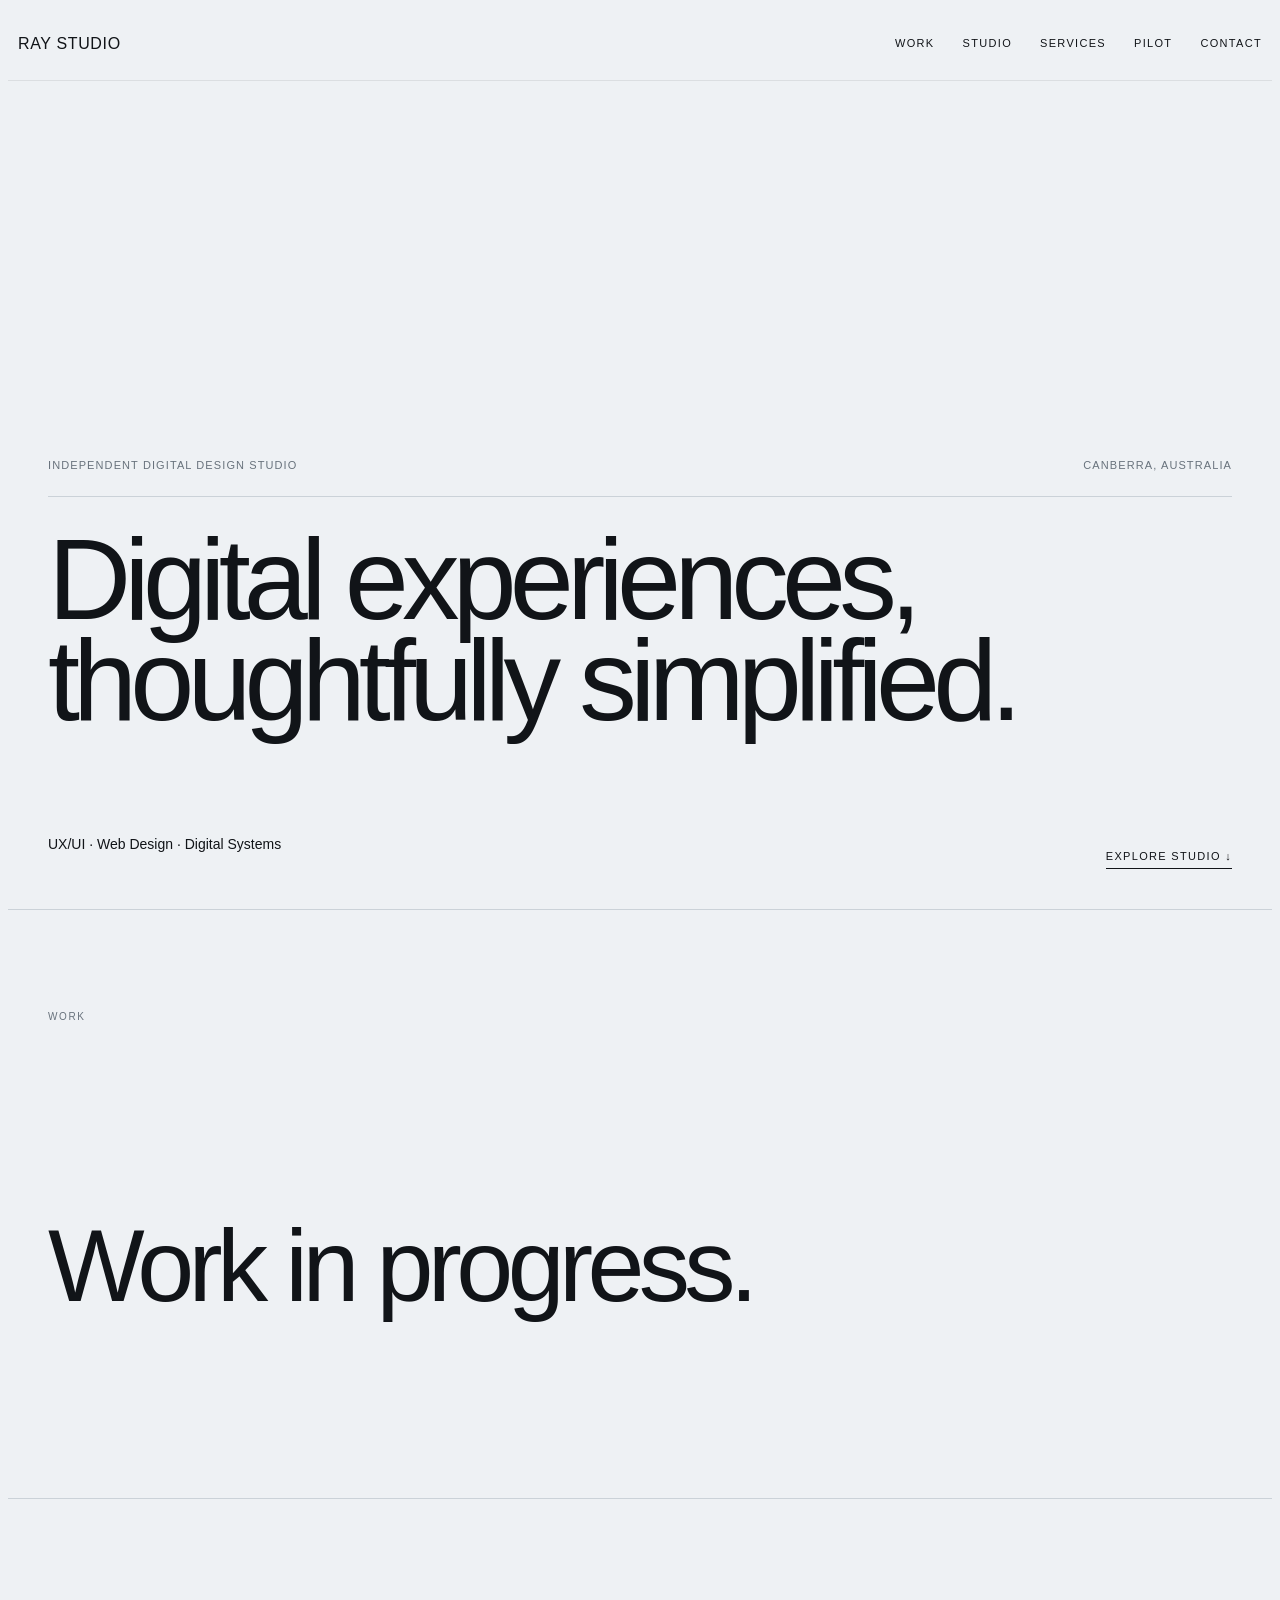
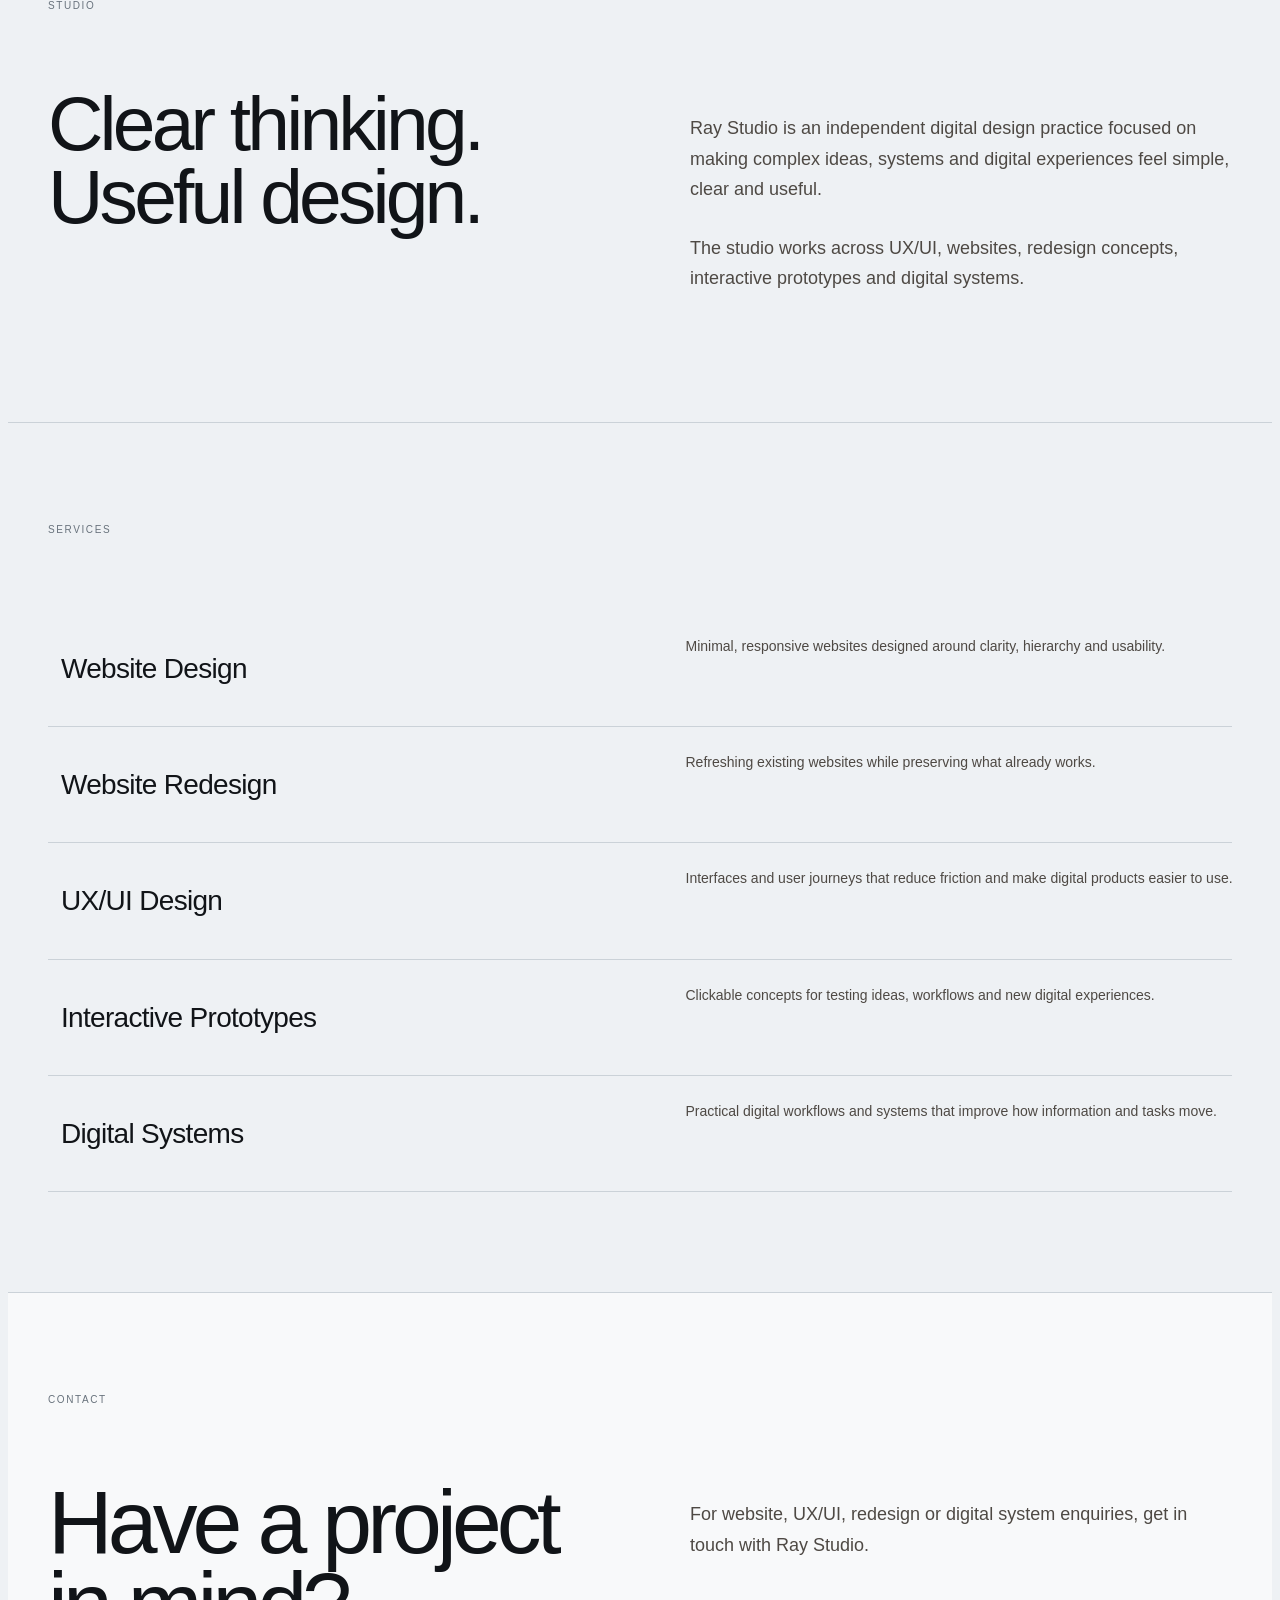
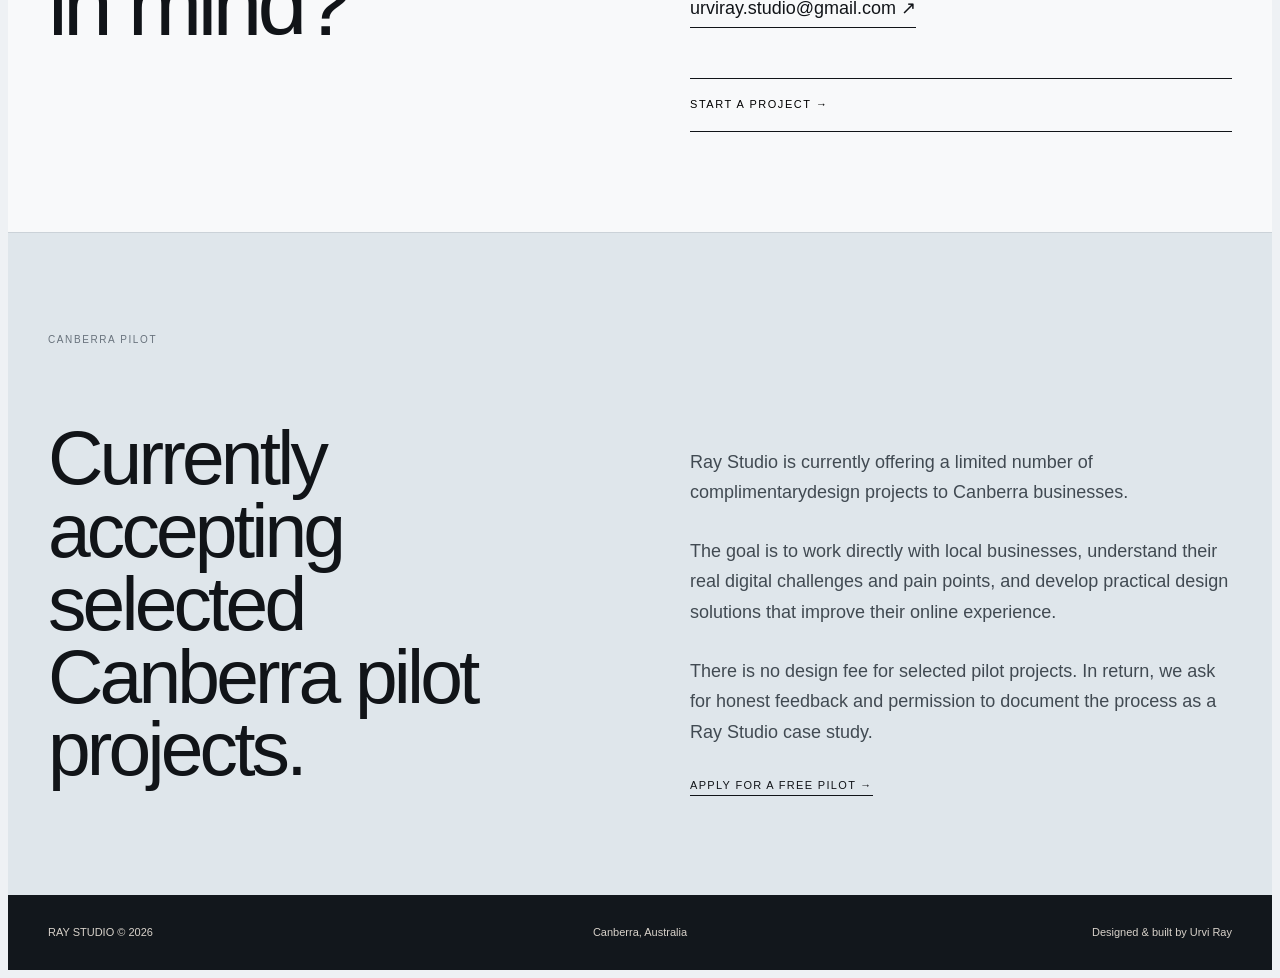
==== index.html @ 232fad58 "Add files via upload" ====
<!DOCTYPE html>
<html lang="en">
<head>
  <meta charset="UTF-8">
  <meta name="viewport" content="width=device-width, initial-scale=1.0">
  <title>Ray Studio — Digital Design & Technology</title>
  <link rel="stylesheet" href="style.css">
</head>
<body>

<header class="site-header">
  <div class="nav">
    <a class="brand" href="#top">RAY STUDIO </a>
    <nav class="nav-links">
      <a href="#work">Work</a>
      <a href="#studio">Studio</a>
      <a href="#services">Services</a>
      <a href="#pilot">Pilot</a>
      <a href="#contact">Contact</a>

</nav>
  </div>
</header>

<main id="top">

<section class="hero">
  <div class="hero-inner">
    <div class="hero-meta">
      <span>Independent digital design studio</span>
      <span>Canberra, Australia</span>
    </div>

    <h1>Digital experiences,<br>thoughtfully simplified.</h1>

    <div class="hero-bottom">
      <p>UX/UI · Web Design · Digital Systems</p>
      <a href="#studio" class="text-link">Explore studio ↓</a>
    </div>
  </div>
</section>

<section class="section work-section" id="work">
  <div class="section-label">Work</div>
  <div class="work-message">
    <h2>Work in progress.</h2>
  </div>
</section>

<section class="section" id="studio">
  <div class="section-label">Studio</div>
  <div class="two-column">
    <div>
      <h2>Clear thinking.<br>Useful design.</h2>
    </div>
    <div class="body-copy">
      <p>Ray Studio is an independent digital design practice focused on making complex ideas, systems and digital experiences feel simple, clear and useful.</p>
      <p>The studio works across UX/UI, websites, redesign concepts, interactive prototypes and digital systems.</p>
    </div>
  </div>
</section>

<section class="section" id="services">
  <div class="section-label">Services</div>
  <div class="services">
    <div class="service-row"><span></span><h3>Website Design</h3><p>Minimal, responsive websites designed around clarity, hierarchy and usability.</p></div>
    <div class="service-row"><span></span><h3>Website Redesign</h3><p>Refreshing existing websites while preserving what already works.</p></div>
    <div class="service-row"><span></span><h3>UX/UI Design</h3><p>Interfaces and user journeys that reduce friction and make digital products easier to use.</p></div>
    <div class="service-row"><span></span><h3>Interactive Prototypes</h3><p>Clickable concepts for testing ideas, workflows and new digital experiences.</p></div>
    <div class="service-row"><span></span><h3>Digital Systems</h3><p>Practical digital workflows and systems that improve how information and tasks move.</p></div>
  </div>
</section>

<section class="section contact-section" id="contact">

  <div class="section-label">Contact</div>
  <div class="contact-grid">
    <div> <h2> Have a project<br> in mind?</h2>

    </div>

    <div class="contact-content">

      <p>

        For website, UX/UI, redesign or digital system enquiries,

        get in touch with Ray Studio.

      </p>

      <a class="email-link" href="mailto:urviray.studio@gmail.com">urviray.studio@gmail.com ↗</a> 

      <button
        class="contact-button"
        id="open-contact-panel">
        Start a project →
      </button>
    </div>
  </div>
</section>
<!-- CANBERRA PILOT -->

<section class="section pilot-section" id="pilot">

  <div class="section-label">

    Canberra Pilot

  </div>
  <div class="two-column">
    <div>
      <h2>
        Currently accepting selected Canberra pilot projects.
      </h2>
    </div>
    <div class="body-copy">

      <p>Ray Studio is currently offering a limited number of complimentarydesign projects to Canberra businesses.</p>

      <p>The goal is to work directly with local businesses, understand their real digital challenges and pain points, and develop practical design solutions that improve their online experience.</p>

      <p>

        There is no design fee for selected pilot projects. In return, we ask
        for honest feedback and permission to document the process as a

        Ray Studio case study.

      </p>

      <a class="text-link" href="#contact">
        Apply for a free pilot →
      </a>

    </div>

  </div>

</section>
</main>

<footer>
  <div class="footer-grid">
    <div>RAY STUDIO © 2026</div>
    <div>Canberra, Australia</div>
    <div>Designed & built by Urvi Ray</div>
  </div>
</footer>

<div class="drawer-overlay" id="drawer-overlay"></div>

<aside class="contact-drawer" id="contact-drawer" aria-hidden="true">
  <div class="drawer-header">
    <div>
      <div class="drawer-label">Ray Studio</div>
      <h2>Start a project</h2>
    </div>
    <button id="close-contact-panel" class="drawer-close">Close ×</button>
  </div>

  <form onsubmit="event.preventDefault(); alert('Prototype enquiry submitted.');">
    <div class="field"><label for="contact-name">Name</label><input id="contact-name" type="text" required></div>
    <div class="field"><label for="contact-email">Email</label><input id="contact-email" type="email" required></div>
    <div class="field">
      <label for="contact-project">What do you need help with?</label>
      <select id="contact-project">
        <option>Website Design</option>
        <option>Website Redesign</option>
        <option>UX/UI Design</option>
        <option>Interactive Prototype</option>
        <option>Digital Systems</option>
        <option>Other</option>
      </select>
    </div>
    <div class="field"><label for="contact-message">Tell me about the project</label><textarea id="contact-message" rows="6"></textarea></div>
    <button class="submit-button" type="submit">Send enquiry →</button>
  </form>
</aside>

<script>
const openButton=document.getElementById("open-contact-panel");
const closeButton=document.getElementById("close-contact-panel");
const drawer=document.getElementById("contact-drawer");
const overlay=document.getElementById("drawer-overlay");
function openDrawer(){drawer.classList.add("open");overlay.classList.add("open");document.body.classList.add("drawer-open");}
function closeDrawer(){drawer.classList.remove("open");overlay.classList.remove("open");document.body.classList.remove("drawer-open");}
openButton.addEventListener("click",openDrawer);
closeButton.addEventListener("click",closeDrawer);
overlay.addEventListener("click",closeDrawer);
document.addEventListener("keydown",e=>{if(e.key==="Escape")closeDrawer();});
</script>

</body>
</html>
---- style.css ----
:root{
  --bg:#eef1f4;
  --ink:#111418;
  --muted:#68727c;
  --line:#cbd2d8;
  --paper:#f8f9fa;
  --dark:#12171c;
}
*,

*::before,
*::after{

  box-sizing:border-box;

}

html{
  scroll-behavior:smooth;
  -webkit-font-smoothing:antialiased;
}

body{
  background:var(--bg);
  color:var(--ink);
  font-family:Arial,Helvetica,sans-serif;
  font-size:14px;
  line-height:1.4;
}

body.drawer-open{
  overflow:hidden;
}

a{
  color:inherit;
  text-decoration:none;
}

button,
input,
select,
textarea{
  font:inherit;
}

.site-header{
  position:sticky;
  top:0;
  z-index:40;
  background:rgba(238,241,244,.96);
  backdrop-filter:blur(12px);
  border-bottom:1px solid rgba(0,0,0,.08);
}

.nav{
  height:72px;
  display:flex;
  align-items:center;
  justify-content:space-between;
  padding:0 10px;
}

.brand{
  font-size:16px;
  letter-spacing:.04em;
}

.nav-links{
  display:flex;
  gap:28px;
}

.nav-links a{
  font-size:11px;
  letter-spacing:.12em;
  text-transform:uppercase;
}

.hero{
  min-height:calc(100vh - 72px);
  display:flex;
  align-items:flex-end;
  padding:0 40px 40px;
}

.hero-inner{
  width:100%;
}

.hero-meta{
  display:flex;
  justify-content:space-between;
  gap:20px;
  padding-bottom:22px;
  border-bottom:1px solid var(--line);
  color:var(--muted);
  font-size:11px;
  letter-spacing:.1em;
  text-transform:uppercase;
}

.hero h1{
  max-width:1220px;
  margin:32px 0 90px;
  font-size:clamp(66px,9vw,150px);
  font-weight:400;
  line-height:.88;
  letter-spacing:-.06em;
}

.hero-bottom{
  display:flex;
  align-items:flex-end;
  justify-content:space-between;
  gap:30px;
}

.text-link{
  padding-bottom:4px;
  border-bottom:1px solid var(--ink);
  font-size:11px;
  letter-spacing:.12em;
  text-transform:uppercase;
}

.section{
  padding:100px 40px;
  border-top:1px solid var(--line);
}

.section-label{
  margin-bottom:74px;
  color:var(--muted);
  font-size:10px;
  letter-spacing:.16em;
  text-transform:uppercase;
}

.work-section{
  min-height:520px;
}

.work-message{
  min-height:300px;
  display:flex;
  align-items:flex-end;
}

.work-message h2{
  font-size:clamp(54px,8vw,118px);
  font-weight:400;
  letter-spacing:-.055em;
  line-height:.92;
}

.two-column{
  display:grid;
  grid-template-columns:1fr 1fr;
  gap:100px;
}

.two-column h2{
  font-size:clamp(48px,6vw,88px);
  font-weight:400;
  letter-spacing:-.05em;
  line-height:.95;
  margin:0;
}

.body-copy{
  max-width:620px;
  padding-top:8px;
}

.body-copy p{
  margin-bottom:28px;
  color:#4e4944;
  font-size:18px;
  line-height:1.7;
}

.services{
  border-top:1 solid var(--line);
}

.service-row{
  display:grid;

  grid-template-columns: 5px 260px 1fr;

  gap:8px;

  align-items:start;

  padding:10px 0;

  border-bottom:1px solid var(--line);

}
.service-row h3{

  font-size:28px;

  font-weight:400;

  letter-spacing:-.025em;

  white-space:nowrap;

}

.service-row span{
  color:var(--muted);
  font-size:10px;
  letter-spacing:.12em;
}

.service-row h3{
  font-size:28px;
  font-weight:400;
  letter-spacing:-.025em;
}

.service-row p{
  max-width:580px;
  color:#4e4944;
  line-height:1.65;
  justify-self:center;
  width:100%;
  transform:translateX(195px);
}

.contact-section{
  background:var(--paper);
}

.contact-grid{
  display:grid;
  grid-template-columns:1fr 1fr;
  gap:100px;
  align-items:start;
}

.contact-grid h2{
  font-size:clamp(52px,7vw,100px);
  font-weight:400;
  line-height:.92;
  letter-spacing:-.055em;
  margin:0;
}

.contact-content{
  max-width:620px;
}

.contact-content p{
  margin-bottom:36px;
  color:#4e4944;
  font-size:18px;
  line-height:1.7;
}

.email-link{
  display:inline-block;
  margin-bottom:50px;
  padding-bottom:6px;
  border-bottom:1px solid var(--ink);
  font-size:18px;
}

.contact-button{
  display:block;
  width:100%;
  padding:18px 0;
  border:0;
  border-top:1px solid var(--ink);
  border-bottom:1px solid var(--ink);
  background:transparent;
  text-align:left;
  cursor:pointer;
  font-size:11px;
  letter-spacing:.14em;
  text-transform:uppercase;
}

.pilot-section{
  background:#dfe6eb;
}

.pilot-section .two-column h2{
  max-width:650px;
  margin:0;
}

.pilot-section .body-copy p{
  color:#414a52;
}

footer{
  padding:30px 40px;
  background:var(--dark);
  color:#d8d2ca;
}

.footer-grid{
  display:grid;
  grid-template-columns:1fr 1fr 1fr;
  gap:30px;
  font-size:11px;
}

.footer-grid div:nth-child(2){
  text-align:center;
}

.footer-grid div:nth-child(3){
  text-align:right;
}

.drawer-overlay{
  position:fixed;
  inset:0;
  z-index:90;
  background:rgba(0,0,0,.3);
  opacity:0;
  visibility:hidden;
  transition:.3s ease;
}

.drawer-overlay.open{
  opacity:1;
  visibility:visible;
}

.contact-drawer{
  position:fixed;
  top:0;
  right:0;
  z-index:100;
  width:min(680px,94vw);
  height:100vh;
  overflow-y:auto;
  padding:0 40px 60px;
  background:var(--bg);
  transform:translateX(100%);
  transition:transform .45s cubic-bezier(.77,0,.18,1);
}

.contact-drawer.open{
  transform:translateX(0);
}

.drawer-header{
  position:sticky;
  top:0;
  display:flex;
  justify-content:space-between;
  gap:20px;
  padding:30px 0 24px;
  background:var(--bg);
  border-bottom:1px solid var(--ink);
}

.drawer-label{
  margin-bottom:8px;
  color:var(--muted);
  font-size:10px;
  letter-spacing:.14em;
  text-transform:uppercase;
}

.drawer-header h2{
  font-size:36px;
  font-weight:400;
  letter-spacing:-.035em;
}

.drawer-close{
  border:0;
  background:transparent;
  cursor:pointer;
  font-size:11px;
  letter-spacing:.12em;
  text-transform:uppercase;
}

.contact-drawer form{
  padding-top:40px;
}

.field{
  margin-bottom:28px;
}

label{
  display:block;
  margin-bottom:8px;
  font-size:10px;
  letter-spacing:.14em;
  text-transform:uppercase;
}

input,
select,
textarea{
  width:100%;
  border:0;
  border-bottom:1px solid #aaa198;
  border-radius:0;
  background:transparent;
  color:var(--ink);
  padding:13px 0;
  outline:none;
}

input:focus,
select:focus,
textarea:focus{
  border-bottom-color:var(--ink);
}

textarea{
  resize:vertical;
}

.submit-button{
  width:100%;
  margin-top:18px;
  padding:16px;
  border:0;
  background:var(--ink);
  color:#fff;
  cursor:pointer;
  font-size:10px;
  letter-spacing:.16em;
  text-transform:uppercase;
}

@media(max-width:900px){
  .hero,
  .section{
    padding-left:22px;
    padding-right:22px;
  }

  .two-column,
  .contact-grid{
    grid-template-columns:1fr;
    gap:52px;
  }

  .service-row{
    grid-template-columns:50px 1fr;
  }

  .service-row p{
    grid-column:2;
  }
}

@media(max-width:700px){
  .nav{
    padding:0 8px;
  }

  .nav-links{
    gap:14px;
  }

  .nav-links a{
    font-size:9px;
  }

  .hero{
    min-height:720px;
    padding-bottom:24px;
  }

  .hero-meta{
    flex-direction:column;
    gap:6px;
  }

  .hero h1{
    margin-bottom:64px;
    font-size:58px;
  }

  .hero-bottom{
    flex-direction:column;
    align-items:flex-start;
  }

  .section{
    padding-top:74px;
    padding-bottom:74px;
  }

  .section-label{
    margin-bottom:54px;
  }

  .work-section{
    min-height:400px;
  }

  .work-message{
    min-height:220px;
  }

  .service-row{
    grid-template-columns:1fr;
    gap:8px;
  }

  .service-row p{
    grid-column:auto;
  }

  .footer-grid{
    grid-template-columns:1fr;
    gap:8px;
  }

  .footer-grid div:nth-child(2),
  .footer-grid div:nth-child(3){
    text-align:left;
  }

  .contact-drawer{
    width:100%;
    padding:0 22px 50px;
  }
}
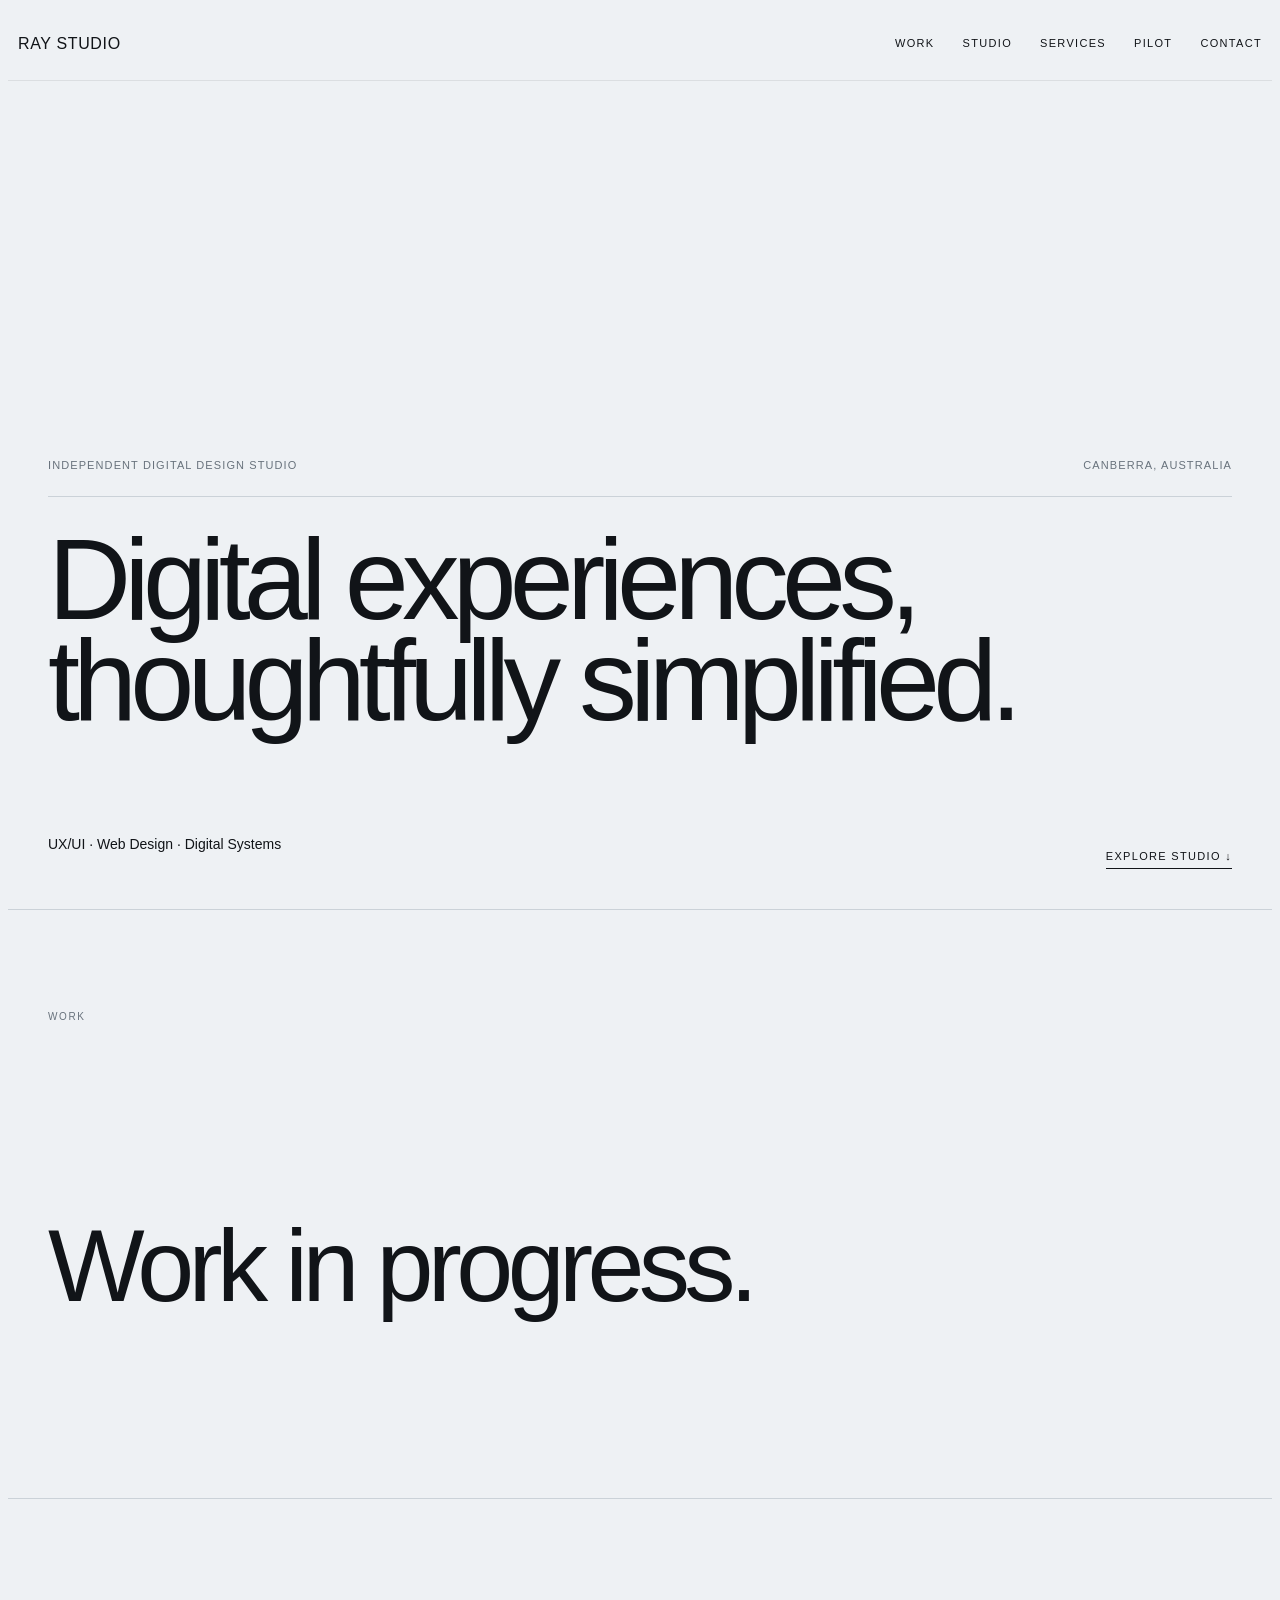
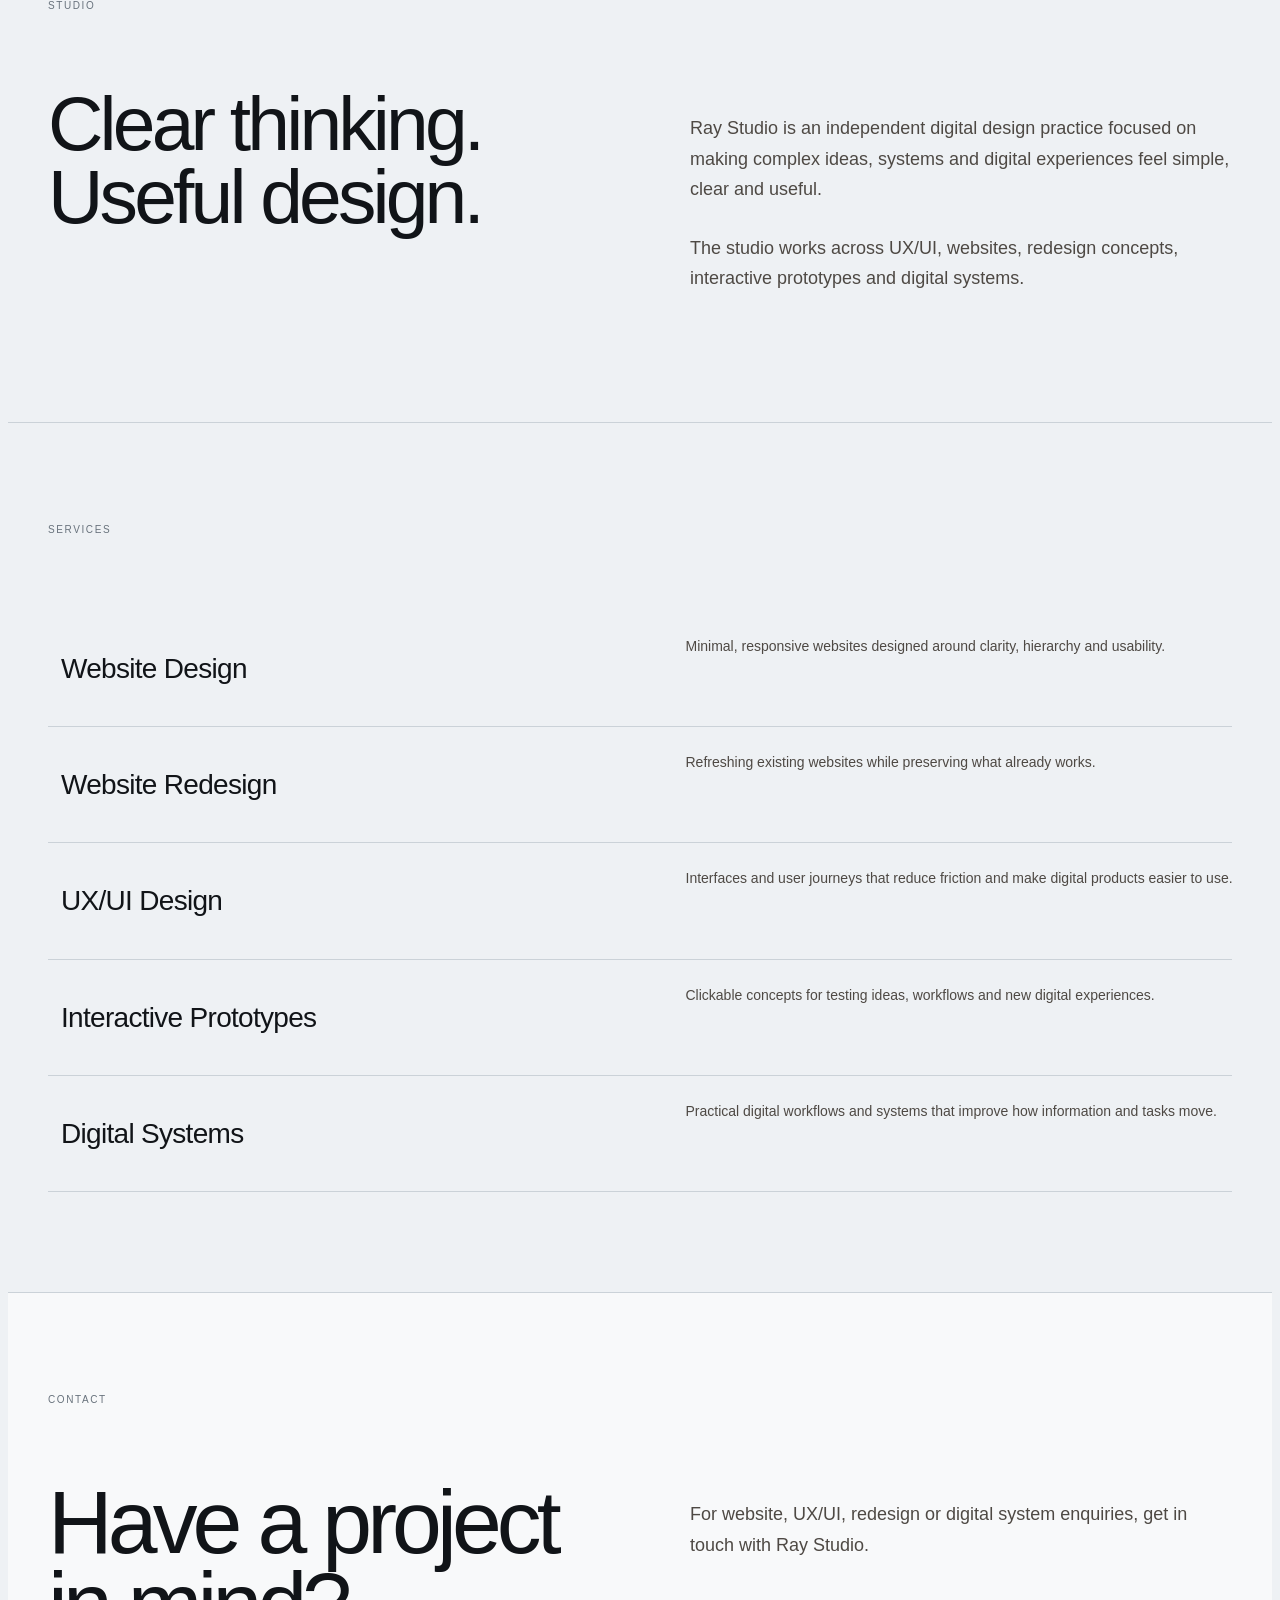
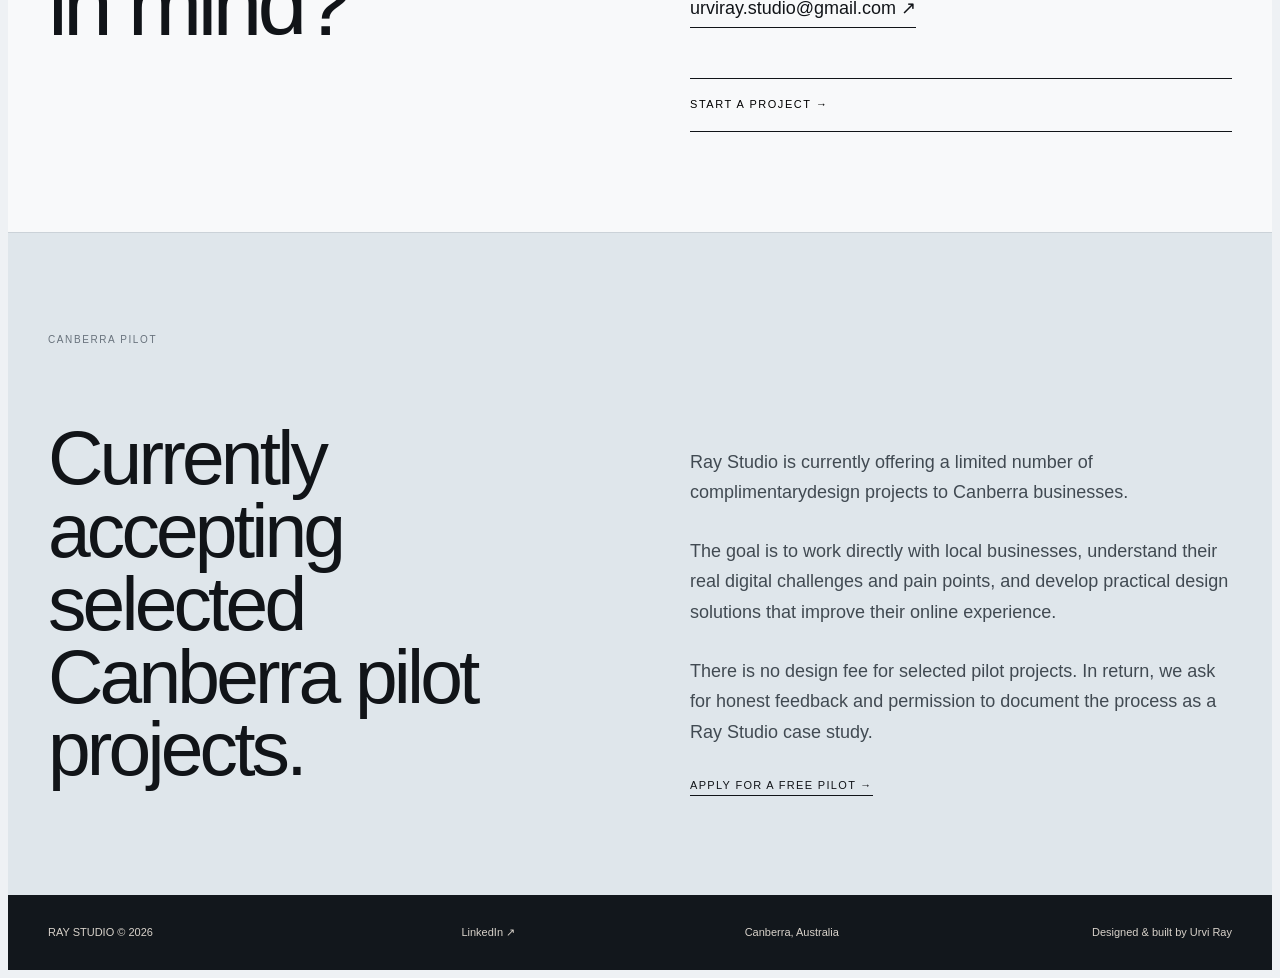
==== commit e35bcec2: "Add files via upload" ====
--- a/index.html
+++ b/index.html
@@ -143,6 +143,11 @@
 <footer>
   <div class="footer-grid">
     <div>RAY STUDIO © 2026</div>
+    <div>
+
+      <a href="https://www.linkedin.com/in/urvi-ray/"target="_blank" rel="noopener"> LinkedIn ↗ </a>
+
+    </div>
     <div>Canberra, Australia</div>
     <div>Designed & built by Urvi Ray</div>
   </div>
--- a/style.css
+++ b/style.css
@@ -305,17 +305,22 @@
 
 .footer-grid{
   display:grid;
-  grid-template-columns:1fr 1fr 1fr;
+  grid-template-columns:1fr 1fr 1fr 1fr;
   gap:30px;
   font-size:11px;
 }
 
-.footer-grid div:nth-child(2){
+.footer-grid div:nth-child(2),
+
+.footer-grid div:nth-child(3){
+
   text-align:center;
-}
-
-.footer-grid div:nth-child(3){
+
+}
+.footer-grid div:nth-child(4){
+
   text-align:right;
+
 }
 
 .drawer-overlay{
